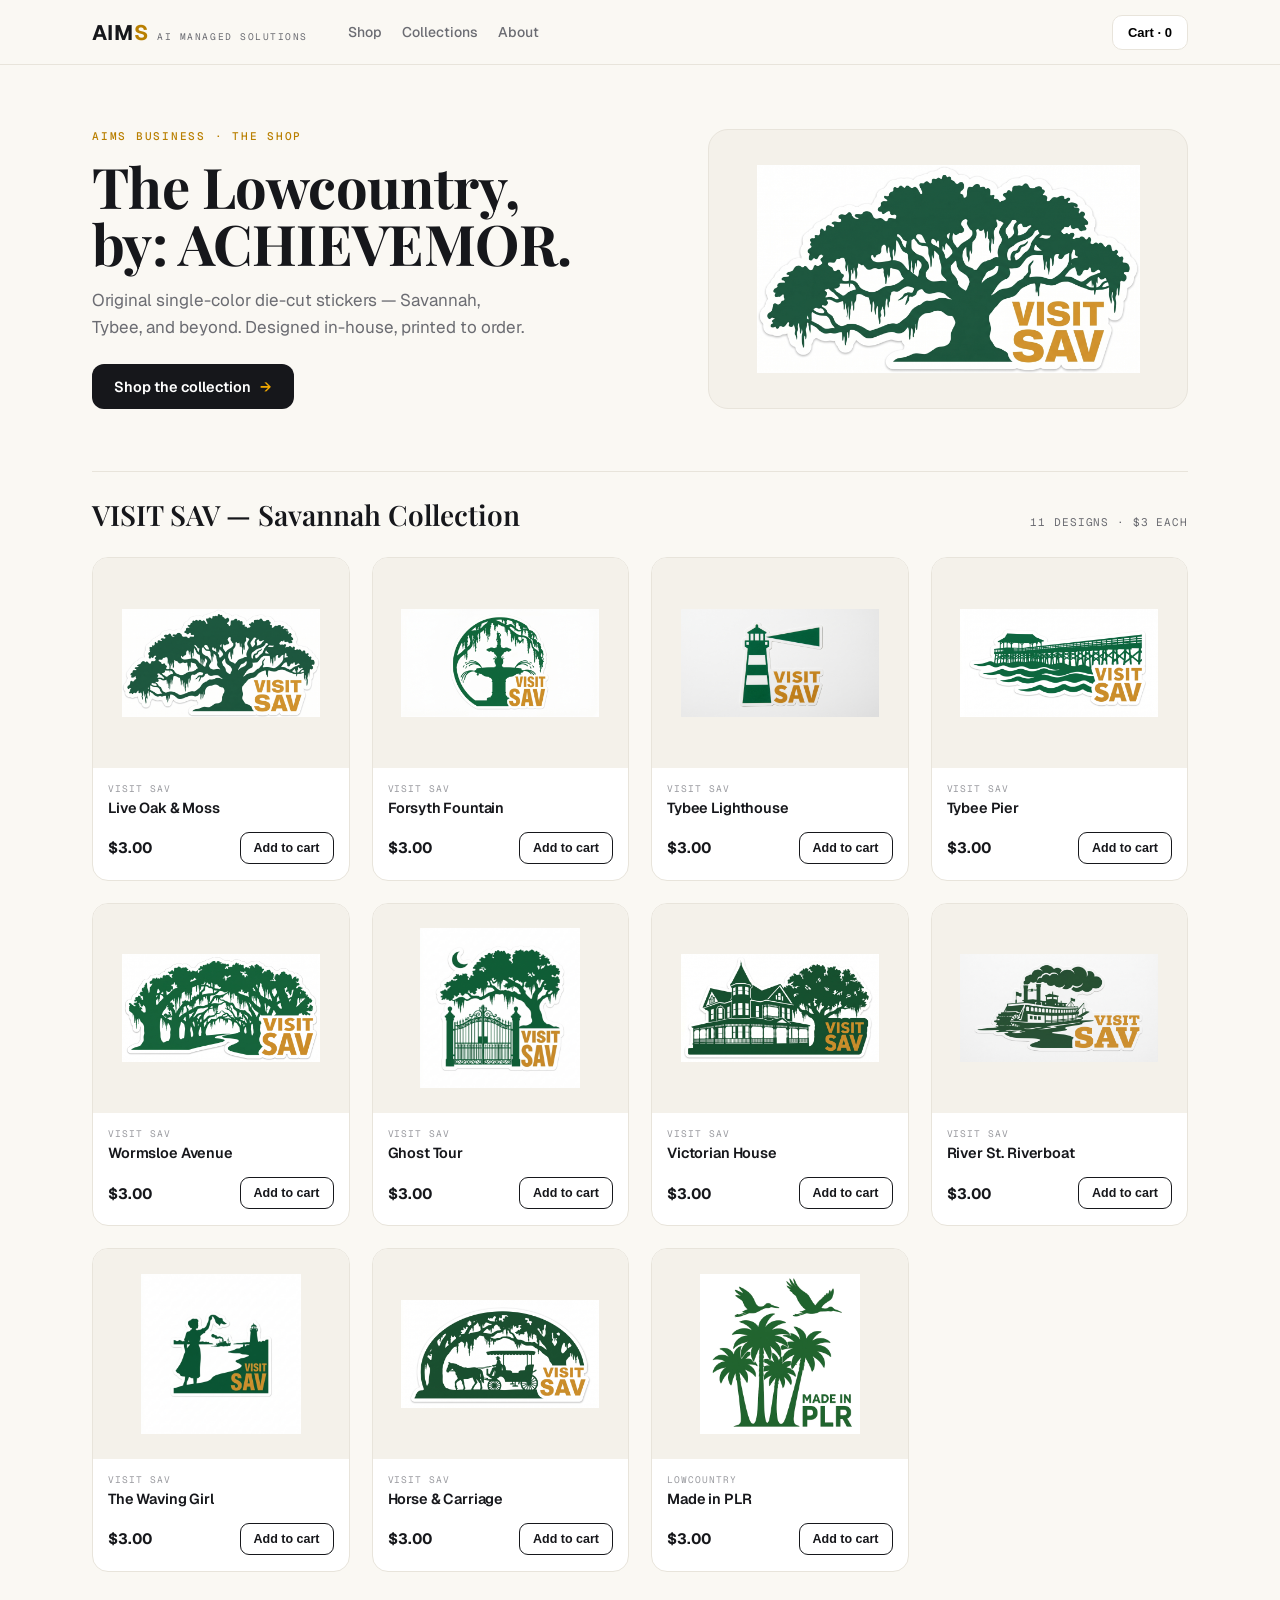
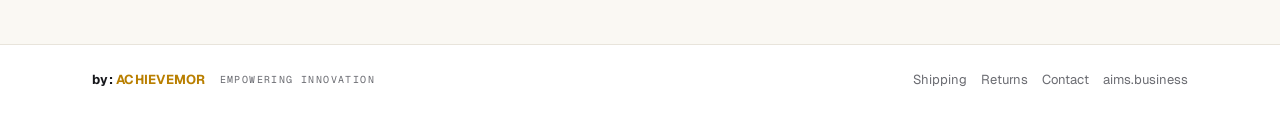
==== index.html @ 53fc40be "AIMS Business storefront — by: ACHIEVEMOR (VISIT SAV collection) Co-Authored-By: Claude Opus 4.8 (1M" ====
<!doctype html>
<html lang="en">
<head>
<meta charset="utf-8">
<meta name="viewport" content="width=device-width, initial-scale=1">
<title>AIMS Business — Shop</title>
<link href="https://fonts.googleapis.com/css2?family=Geist:wght@400;500;600;700&family=Geist+Mono:wght@500&family=Playfair+Display:wght@600;700&display=swap" rel="stylesheet">
<style>
:root{
  --bg:#faf8f3; --surface:#ffffff; --panel:#f4f1ea; --ink:#16171b; --muted:#6b6c72; --line:#e8e4db;
  --gold:#F2A900; --gold-deep:#b97f00;
  --sans:"Geist",system-ui,-apple-system,sans-serif; --mono:"Geist Mono",ui-monospace,monospace; --serif:"Playfair Display",Georgia,serif;
}
*{box-sizing:border-box;margin:0;padding:0}
body{font-family:var(--sans);color:var(--ink);background:var(--bg);-webkit-font-smoothing:antialiased}
.wrap{max-width:1160px;margin:0 auto;padding:0 clamp(18px,3vw,32px)}
a{color:inherit;text-decoration:none}

/* nav */
.nav{position:sticky;top:0;z-index:10;background:rgba(250,248,243,.9);-webkit-backdrop-filter:blur(10px);backdrop-filter:blur(10px);border-bottom:1px solid var(--line)}
.nav .bar{display:flex;align-items:center;gap:22px;height:64px}
.brand{display:flex;align-items:baseline;gap:9px}
.brand .logo{font-weight:700;font-size:21px;letter-spacing:.04em}
.brand .logo b{color:var(--gold-deep)}
.brand .tag{font-family:var(--mono);font-size:9.5px;letter-spacing:.16em;text-transform:uppercase;color:var(--muted)}
.nav nav{display:flex;gap:20px;margin-left:18px}
.nav nav a{font-size:14px;color:var(--muted);font-weight:500}
.nav nav a:hover{color:var(--ink)}
.nav .sp{flex:1}
.cart{font-size:13px;font-weight:600;border:1px solid var(--line);background:var(--surface);border-radius:10px;padding:9px 15px;cursor:pointer}

/* hero */
.hero{display:grid;grid-template-columns:1.1fr .9fr;gap:30px;align-items:center;padding:clamp(34px,6vw,64px) 0 clamp(28px,4vw,46px)}
.eyebrow{font-family:var(--mono);font-size:11px;letter-spacing:.16em;text-transform:uppercase;color:var(--gold-deep);font-weight:500}
.hero h1{font-family:var(--serif);font-weight:700;font-size:clamp(34px,5.4vw,56px);line-height:1.02;margin:14px 0 0;letter-spacing:-.01em}
.hero p{font-size:clamp(15px,1.7vw,17px);color:var(--muted);margin-top:16px;max-width:440px;line-height:1.55}
.cta{display:inline-flex;align-items:center;gap:9px;margin-top:24px;background:var(--ink);color:#fff;font-weight:600;font-size:14.5px;border-radius:12px;padding:13px 22px}
.cta .arw{color:var(--gold)}
.hart{background:var(--panel);border-radius:20px;border:1px solid var(--line);display:grid;place-items:center;padding:26px;min-height:280px}
.hart img{max-width:90%;max-height:300px;object-fit:contain}

/* shop */
.shop{padding:clamp(10px,2vw,16px) 0 clamp(40px,6vw,72px)}
.sechead{display:flex;align-items:baseline;justify-content:space-between;gap:16px;border-top:1px solid var(--line);padding-top:24px;margin-bottom:24px}
.sechead h2{font-family:var(--serif);font-weight:600;font-size:clamp(22px,3vw,28px)}
.sechead .meta{font-family:var(--mono);font-size:11px;letter-spacing:.08em;text-transform:uppercase;color:var(--muted)}
.grid{display:grid;grid-template-columns:repeat(auto-fill,minmax(min(100%,230px),1fr));gap:clamp(16px,2vw,22px)}
.card{background:var(--surface);border:1px solid var(--line);border-radius:16px;overflow:hidden;transition:box-shadow .18s,transform .18s;display:flex;flex-direction:column}
.card:hover{transform:translateY(-3px);box-shadow:0 18px 36px -22px rgba(20,22,26,.4)}
.thumb{background:var(--panel);aspect-ratio:1/.82;display:grid;place-items:center;padding:20px}
.thumb img{max-width:92%;max-height:160px;object-fit:contain}
.info{padding:14px 15px 16px;display:flex;flex-direction:column;gap:3px;flex:1}
.pname{font-size:14.5px;font-weight:600;letter-spacing:-.01em}
.psub{font-family:var(--mono);font-size:9.5px;letter-spacing:.1em;text-transform:uppercase;color:var(--muted-2,#9a9ba0)}
.prow{display:flex;align-items:center;justify-content:space-between;margin-top:auto;padding-top:12px}
.price{font-weight:700;font-size:15px}
.add{font-size:12.5px;font-weight:600;color:var(--ink);background:#fff;border:1px solid var(--ink);border-radius:9px;padding:8px 13px;cursor:pointer;transition:.15s}
.add:hover{background:var(--ink);color:#fff}

/* footer */
footer{border-top:1px solid var(--line);background:var(--surface)}
footer .ft{display:flex;flex-wrap:wrap;align-items:center;gap:14px;padding:26px 0;font-size:13px;color:var(--muted)}
footer .by{font-weight:700;color:var(--ink);letter-spacing:.02em}
footer .by b{color:var(--gold-deep)}
footer .tag{font-family:var(--mono);font-size:10px;letter-spacing:.14em;text-transform:uppercase}
footer .sp{flex:1}
footer a{color:var(--muted)} footer a:hover{color:var(--ink)}

@media (max-width:720px){ .hero{grid-template-columns:1fr} .hart{order:-1;min-height:220px} .nav nav{display:none} }
</style>
</head>
<body>

  <header class="nav"><div class="wrap"><div class="bar">
    <div class="brand"><span class="logo">AIM<b>S</b></span><span class="tag">AI Managed Solutions</span></div>
    <nav><a>Shop</a><a>Collections</a><a>About</a></nav>
    <div class="sp"></div>
    <button class="cart">Cart · 0</button>
  </div></div></header>

  <main class="wrap">
    <section class="hero">
      <div class="hcopy">
        <div class="eyebrow">AIMS Business · The Shop</div>
        <h1>The Lowcountry,<br>by: ACHIEVEMOR.</h1>
        <p>Original single-color die-cut stickers — Savannah, Tybee, and beyond. Designed in-house, printed to order.</p>
        <a class="cta" href="#shop">Shop the collection <span class="arw">→</span></a>
      </div>
      <div class="hart"><img src="sav2_oak.png" alt="VISIT SAV — Live Oak"></div>
    </section>

    <section class="shop" id="shop">
      <div class="sechead"><h2>VISIT SAV — Savannah Collection</h2><span class="meta">11 designs · $3 each</span></div>
      <div class="grid" id="grid"></div>
    </section>
  </main>

  <footer><div class="wrap"><div class="ft">
    <span class="by">by: <b>ACHIEVEMOR</b></span>
    <span class="tag">Empowering Innovation</span>
    <span class="sp"></span>
    <a>Shipping</a><a>Returns</a><a>Contact</a><a>aims.business</a>
  </div></div></footer>

<script>
const P=[
 ["sav2_oak.png","Live Oak & Moss","VISIT SAV"],
 ["sav2_fountain.png","Forsyth Fountain","VISIT SAV"],
 ["sav2_lighthouse.png","Tybee Lighthouse","VISIT SAV"],
 ["sav2_pier.png","Tybee Pier","VISIT SAV"],
 ["sav2_avenue.png","Wormsloe Avenue","VISIT SAV"],
 ["sav2_ghost.png","Ghost Tour","VISIT SAV"],
 ["sav2_house.png","Victorian House","VISIT SAV"],
 ["sav2_riverboat.png","River St. Riverboat","VISIT SAV"],
 ["sav2_waving.png","The Waving Girl","VISIT SAV"],
 ["sav2_carriage.png","Horse & Carriage","VISIT SAV"],
 ["plr.jpeg","Made in PLR","Lowcountry"],
];
const g=document.getElementById('grid');
P.forEach(([img,name,sub])=>{
 const d=document.createElement('div'); d.className='card';
 d.innerHTML=`<div class="thumb"><img src="${img}" alt="${name}"></div>
  <div class="info"><div class="psub">${sub}</div><div class="pname">${name}</div>
  <div class="prow"><span class="price">$3.00</span><button class="add">Add to cart</button></div></div>`;
 g.appendChild(d);
});
</script>
</body>
</html>
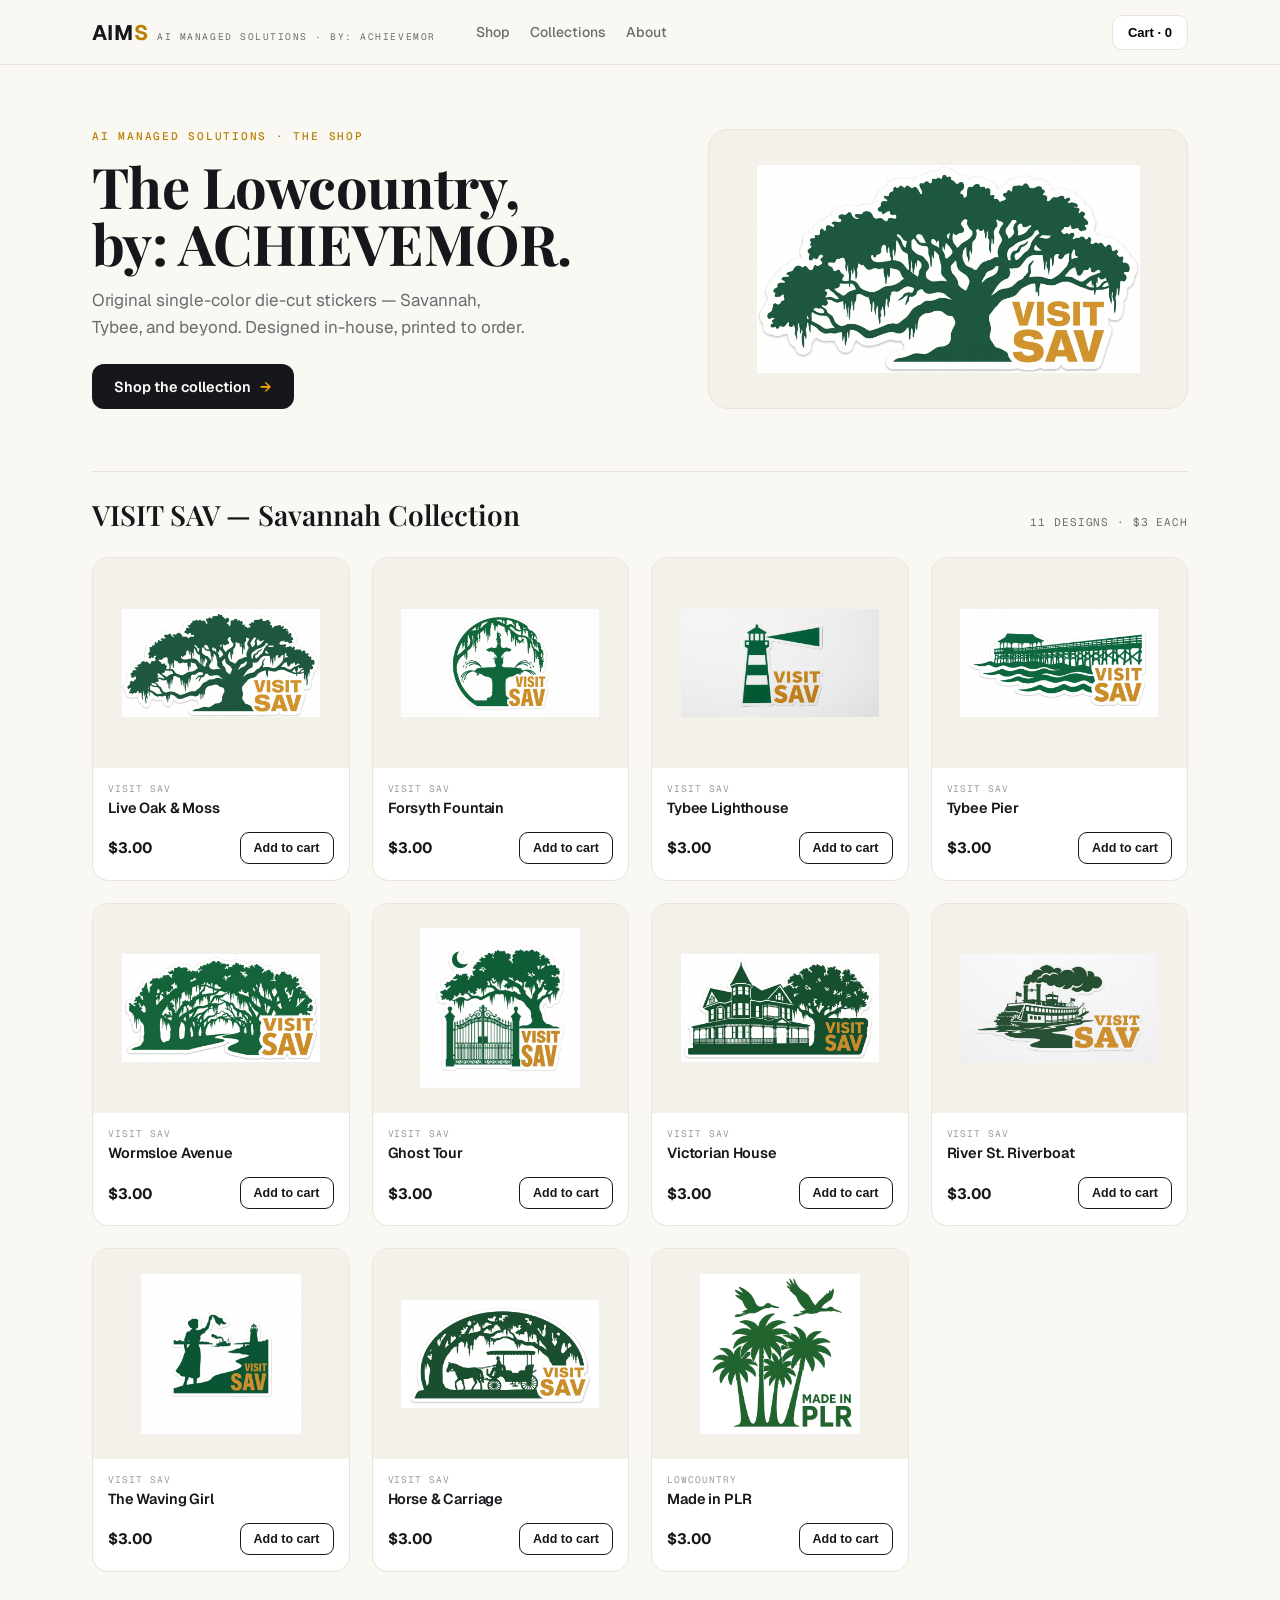
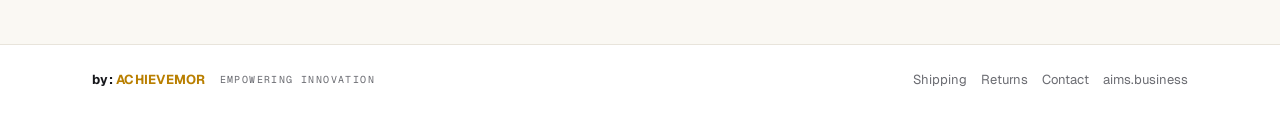
==== commit 5c9fc723: "Rename brand to AI Managed Solutions by: ACHIEVEMOR Co-Authored-By: Claude Opus 4.8 (1M context) <no" ====
--- a/index.html
+++ b/index.html
@@ -3,7 +3,7 @@
 <head>
 <meta charset="utf-8">
 <meta name="viewport" content="width=device-width, initial-scale=1">
-<title>AIMS Business — Shop</title>
+<title>AI Managed Solutions by: ACHIEVEMOR — Shop</title>
 <link href="https://fonts.googleapis.com/css2?family=Geist:wght@400;500;600;700&family=Geist+Mono:wght@500&family=Playfair+Display:wght@600;700&display=swap" rel="stylesheet">
 <style>
 :root{
@@ -72,7 +72,7 @@
 <body>
 
   <header class="nav"><div class="wrap"><div class="bar">
-    <div class="brand"><span class="logo">AIM<b>S</b></span><span class="tag">AI Managed Solutions</span></div>
+    <div class="brand"><span class="logo">AIM<b>S</b></span><span class="tag">AI Managed Solutions · by: ACHIEVEMOR</span></div>
     <nav><a>Shop</a><a>Collections</a><a>About</a></nav>
     <div class="sp"></div>
     <button class="cart">Cart · 0</button>
@@ -81,7 +81,7 @@
   <main class="wrap">
     <section class="hero">
       <div class="hcopy">
-        <div class="eyebrow">AIMS Business · The Shop</div>
+        <div class="eyebrow">AI Managed Solutions · The Shop</div>
         <h1>The Lowcountry,<br>by: ACHIEVEMOR.</h1>
         <p>Original single-color die-cut stickers — Savannah, Tybee, and beyond. Designed in-house, printed to order.</p>
         <a class="cta" href="#shop">Shop the collection <span class="arw">→</span></a>
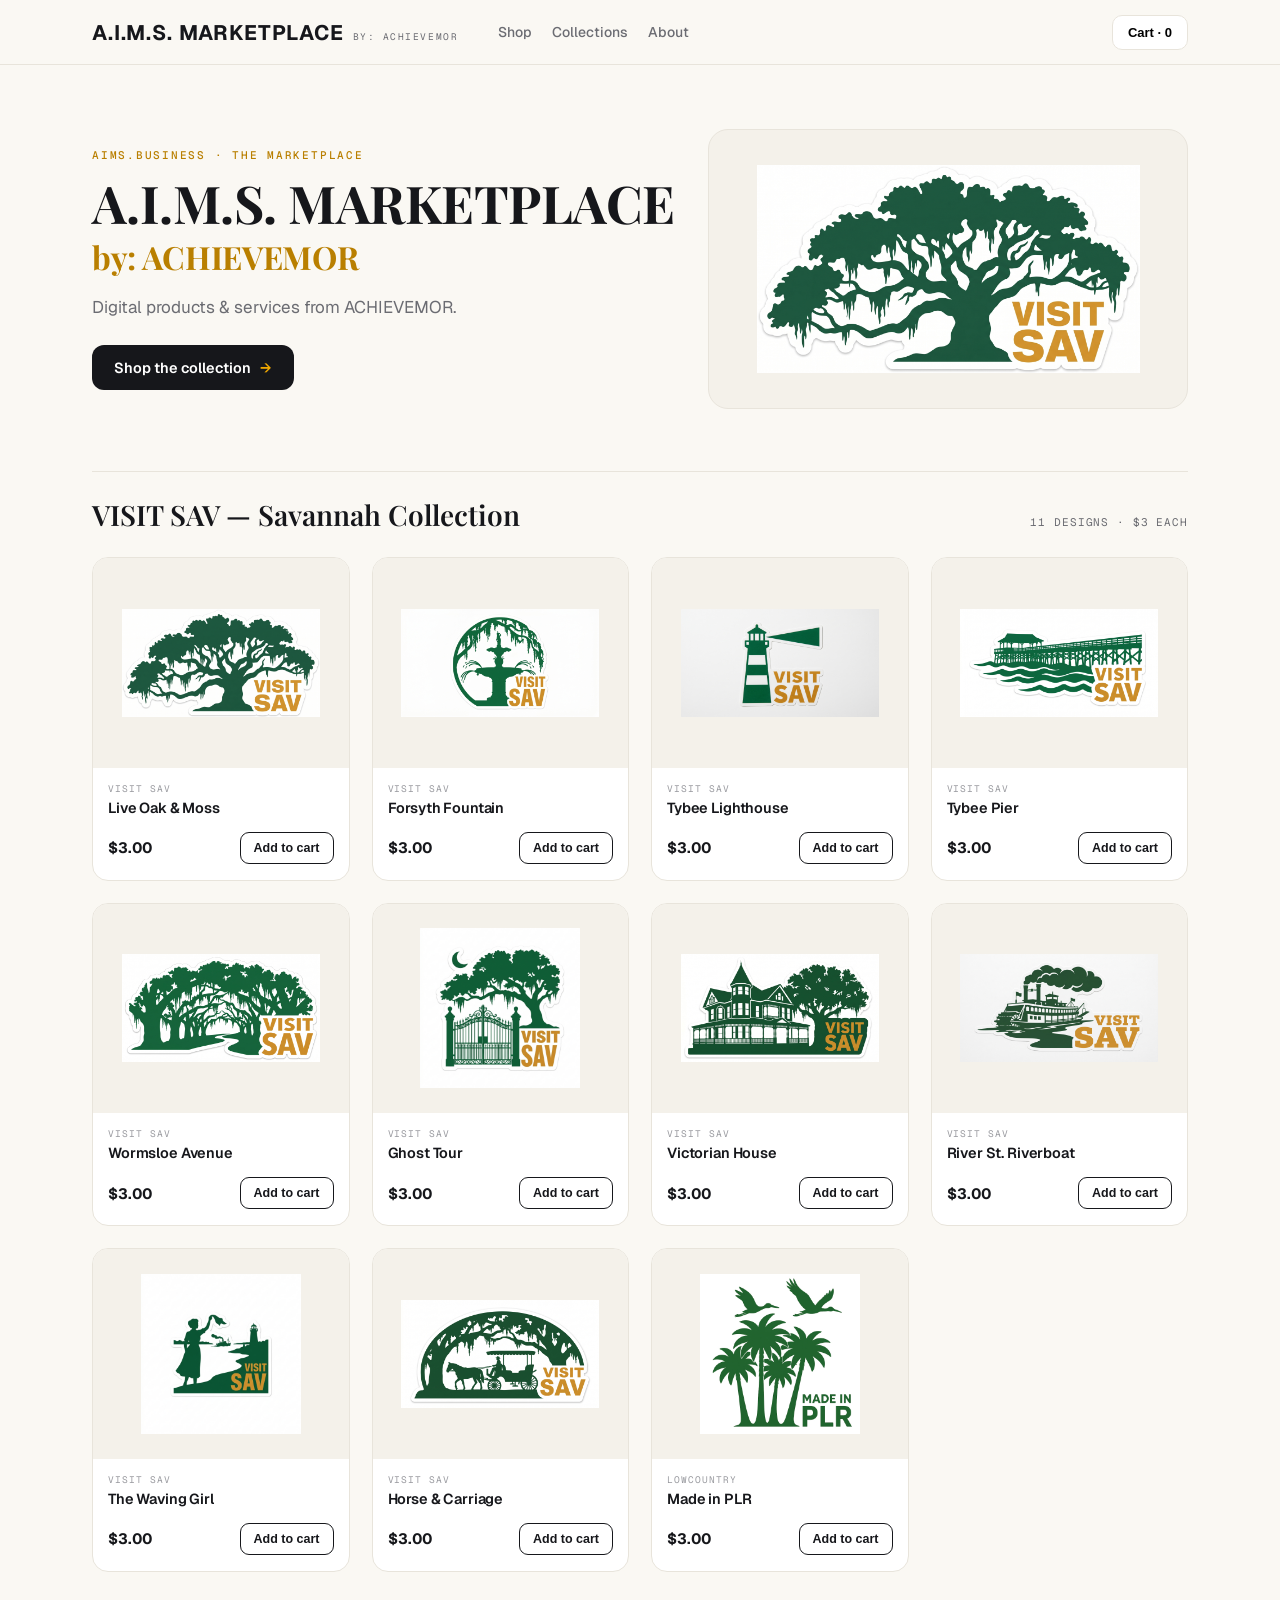
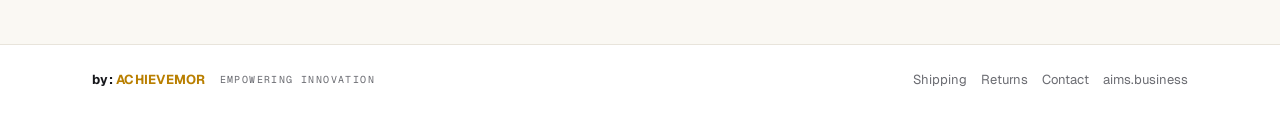
==== commit e6150bbb: "Rename to A.I.M.S. MARKETPLACE; by: ACHIEVEMOR on one line; drop Savannah framing Co-Authored-By: Cl" ====
--- a/index.html
+++ b/index.html
@@ -3,7 +3,25 @@
 <head>
 <meta charset="utf-8">
 <meta name="viewport" content="width=device-width, initial-scale=1">
-<title>AI Managed Solutions by: ACHIEVEMOR — Shop</title>
+<title>A.I.M.S. MARKETPLACE by: ACHIEVEMOR</title>
+<meta name="description" content="A.I.M.S. MARKETPLACE by: ACHIEVEMOR — digital products and services. Featuring the VISIT SAV sticker collection.">
+<link rel="canonical" href="https://aims.business/">
+<meta name="theme-color" content="#16171b">
+<link rel="icon" type="image/svg+xml" href="/favicon.svg">
+<link rel="apple-touch-icon" href="/apple-touch-icon.png">
+<meta property="og:type" content="website">
+<meta property="og:site_name" content="A.I.M.S. MARKETPLACE">
+<meta property="og:title" content="A.I.M.S. MARKETPLACE by: ACHIEVEMOR">
+<meta property="og:description" content="Digital products and services by ACHIEVEMOR. Featuring the VISIT SAV sticker collection.">
+<meta property="og:url" content="https://aims.business/">
+<meta property="og:image" content="https://aims.business/og.png">
+<meta property="og:image:width" content="1200">
+<meta property="og:image:height" content="630">
+<meta name="twitter:card" content="summary_large_image">
+<meta name="twitter:title" content="A.I.M.S. MARKETPLACE by: ACHIEVEMOR">
+<meta name="twitter:description" content="Digital products and services by ACHIEVEMOR.">
+<meta name="twitter:image" content="https://aims.business/og.png">
+<script type="application/ld+json">{"@context":"https://schema.org","@type":"Store","name":"A.I.M.S. MARKETPLACE by: ACHIEVEMOR","url":"https://aims.business/","image":"https://aims.business/og.png","description":"Digital products and services by ACHIEVEMOR. Featuring the VISIT SAV sticker collection.","brand":{"@type":"Brand","name":"ACHIEVEMOR"}}</script>
 <link href="https://fonts.googleapis.com/css2?family=Geist:wght@400;500;600;700&family=Geist+Mono:wght@500&family=Playfair+Display:wght@600;700&display=swap" rel="stylesheet">
 <style>
 :root{
@@ -32,7 +50,8 @@
 /* hero */
 .hero{display:grid;grid-template-columns:1.1fr .9fr;gap:30px;align-items:center;padding:clamp(34px,6vw,64px) 0 clamp(28px,4vw,46px)}
 .eyebrow{font-family:var(--mono);font-size:11px;letter-spacing:.16em;text-transform:uppercase;color:var(--gold-deep);font-weight:500}
-.hero h1{font-family:var(--serif);font-weight:700;font-size:clamp(34px,5.4vw,56px);line-height:1.02;margin:14px 0 0;letter-spacing:-.01em}
+.hero h1{font-family:var(--serif);font-weight:700;font-size:clamp(32px,5vw,52px);line-height:1.02;margin:14px 0 0;letter-spacing:-.01em}
+.byline{font-family:var(--serif);font-weight:700;font-size:clamp(20px,2.8vw,32px);color:var(--gold-deep);margin-top:6px;white-space:nowrap;letter-spacing:-.01em}
 .hero p{font-size:clamp(15px,1.7vw,17px);color:var(--muted);margin-top:16px;max-width:440px;line-height:1.55}
 .cta{display:inline-flex;align-items:center;gap:9px;margin-top:24px;background:var(--ink);color:#fff;font-weight:600;font-size:14.5px;border-radius:12px;padding:13px 22px}
 .cta .arw{color:var(--gold)}
@@ -72,7 +91,7 @@
 <body>
 
   <header class="nav"><div class="wrap"><div class="bar">
-    <div class="brand"><span class="logo">AIM<b>S</b></span><span class="tag">AI Managed Solutions · by: ACHIEVEMOR</span></div>
+    <div class="brand"><span class="logo">A.I.M.S. MARKETPLACE</span><span class="tag">by: ACHIEVEMOR</span></div>
     <nav><a>Shop</a><a>Collections</a><a>About</a></nav>
     <div class="sp"></div>
     <button class="cart">Cart · 0</button>
@@ -81,9 +100,10 @@
   <main class="wrap">
     <section class="hero">
       <div class="hcopy">
-        <div class="eyebrow">AI Managed Solutions · The Shop</div>
-        <h1>The Lowcountry,<br>by: ACHIEVEMOR.</h1>
-        <p>Original single-color die-cut stickers — Savannah, Tybee, and beyond. Designed in-house, printed to order.</p>
+        <div class="eyebrow">aims.business · the marketplace</div>
+        <h1>A.I.M.S. MARKETPLACE</h1>
+        <div class="byline">by: ACHIEVEMOR</div>
+        <p>Digital products &amp; services from ACHIEVEMOR.</p>
         <a class="cta" href="#shop">Shop the collection <span class="arw">→</span></a>
       </div>
       <div class="hart"><img src="sav2_oak.png" alt="VISIT SAV — Live Oak"></div>
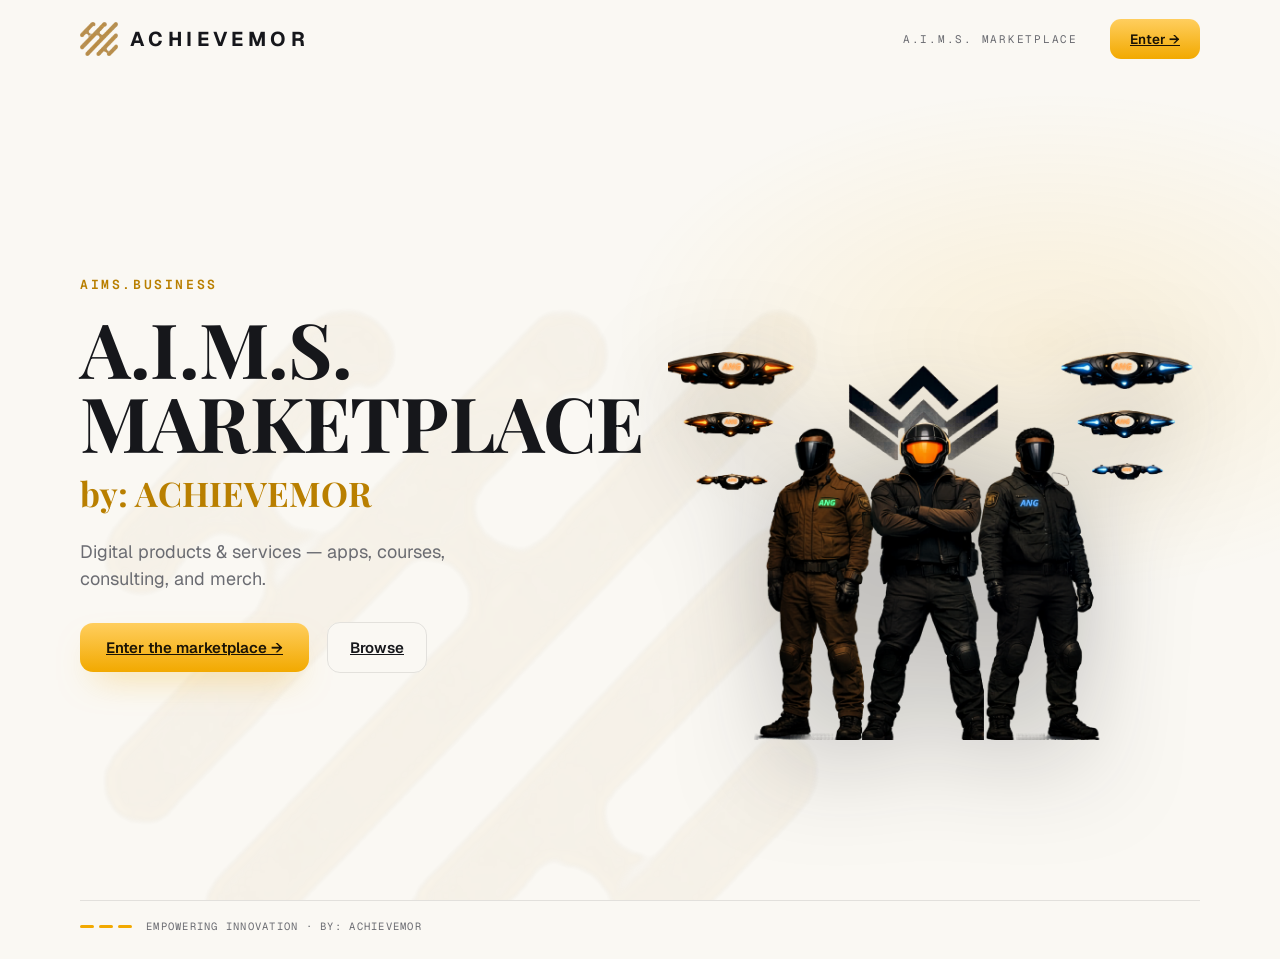
==== commit 344a3b45: "Deploy ACHIEVEMOR landing as front door; shop -> /shop.html; real gold logo asset Co-Authored-By: Cl" ====
--- a/index.html
+++ b/index.html
@@ -1,10 +1,7 @@
 <!doctype html>
-<html lang="en">
-<head>
-<meta charset="utf-8">
-<meta name="viewport" content="width=device-width, initial-scale=1">
-<title>A.I.M.S. MARKETPLACE by: ACHIEVEMOR</title>
-<meta name="description" content="A.I.M.S. MARKETPLACE by: ACHIEVEMOR — digital products and services. Featuring the VISIT SAV sticker collection.">
+<html lang="en"><head><meta charset="utf-8"><meta name="viewport" content="width=device-width,initial-scale=1">
+<title>A.I.M.S. MARKETPLACE — by: ACHIEVEMOR</title>
+<meta name="description" content="A.I.M.S. MARKETPLACE by: ACHIEVEMOR — digital products and services. Apps, courses, consulting, and merch.">
 <link rel="canonical" href="https://aims.business/">
 <meta name="theme-color" content="#16171b">
 <link rel="icon" type="image/svg+xml" href="/favicon.svg">
@@ -12,138 +9,75 @@
 <meta property="og:type" content="website">
 <meta property="og:site_name" content="A.I.M.S. MARKETPLACE">
 <meta property="og:title" content="A.I.M.S. MARKETPLACE by: ACHIEVEMOR">
-<meta property="og:description" content="Digital products and services by ACHIEVEMOR. Featuring the VISIT SAV sticker collection.">
+<meta property="og:description" content="Digital products and services by ACHIEVEMOR.">
 <meta property="og:url" content="https://aims.business/">
 <meta property="og:image" content="https://aims.business/og.png">
-<meta property="og:image:width" content="1200">
-<meta property="og:image:height" content="630">
+<meta property="og:image:width" content="1200"><meta property="og:image:height" content="630">
 <meta name="twitter:card" content="summary_large_image">
 <meta name="twitter:title" content="A.I.M.S. MARKETPLACE by: ACHIEVEMOR">
 <meta name="twitter:description" content="Digital products and services by ACHIEVEMOR.">
 <meta name="twitter:image" content="https://aims.business/og.png">
-<script type="application/ld+json">{"@context":"https://schema.org","@type":"Store","name":"A.I.M.S. MARKETPLACE by: ACHIEVEMOR","url":"https://aims.business/","image":"https://aims.business/og.png","description":"Digital products and services by ACHIEVEMOR. Featuring the VISIT SAV sticker collection.","brand":{"@type":"Brand","name":"ACHIEVEMOR"}}</script>
-<link href="https://fonts.googleapis.com/css2?family=Geist:wght@400;500;600;700&family=Geist+Mono:wght@500&family=Playfair+Display:wght@600;700&display=swap" rel="stylesheet">
+<script type="application/ld+json">{"@context":"https://schema.org","@type":"Store","name":"A.I.M.S. MARKETPLACE by: ACHIEVEMOR","url":"https://aims.business/","image":"https://aims.business/og.png","description":"Digital products and services by ACHIEVEMOR.","brand":{"@type":"Brand","name":"ACHIEVEMOR"}}</script>
+<link href="https://fonts.googleapis.com/css2?family=Geist:wght@400;500;600;700&family=Geist+Mono:wght@500;600&family=Playfair+Display:wght@700&display=swap" rel="stylesheet">
 <style>
-:root{
-  --bg:#faf8f3; --surface:#ffffff; --panel:#f4f1ea; --ink:#16171b; --muted:#6b6c72; --line:#e8e4db;
-  --gold:#F2A900; --gold-deep:#b97f00;
-  --sans:"Geist",system-ui,-apple-system,sans-serif; --mono:"Geist Mono",ui-monospace,monospace; --serif:"Playfair Display",Georgia,serif;
-}
+:root{--bg:#faf8f3;--bg2:#f1ede4;--panel:#f4f1ea;--ink:#16171b;--muted:#6b6c72;--gold:#F2A900;--gold-2:#ffce5e;--gold-deep:#b97f00;--line:rgba(20,22,26,.10);
+ --sans:"Geist",system-ui,sans-serif;--mono:"Geist Mono",ui-monospace,monospace;--serif:"Playfair Display",Georgia,serif}
 *{box-sizing:border-box;margin:0;padding:0}
-body{font-family:var(--sans);color:var(--ink);background:var(--bg);-webkit-font-smoothing:antialiased}
-.wrap{max-width:1160px;margin:0 auto;padding:0 clamp(18px,3vw,32px)}
-a{color:inherit;text-decoration:none}
+body{font-family:var(--sans);color:var(--ink);background:var(--bg);-webkit-font-smoothing:antialiased;min-height:100dvh;position:relative;overflow-x:hidden}
+/* brand overlay: the official gold ACHIEVEMOR mark, baked in faintly behind everything */
+body::before{content:"";position:fixed;inset:0;z-index:0;pointer-events:none;opacity:.06;
+  background:url(achv_logo.png) no-repeat; background-position:18% 120%; background-size:min(62vw,720px)}
+body::after{content:"";position:fixed;inset:0;z-index:0;pointer-events:none;
+  background:radial-gradient(55% 45% at 82% 38%, rgba(242,169,0,.10), transparent 62%)}
+.wrap{position:relative;z-index:1;max-width:1200px;margin:0 auto;padding:0 clamp(20px,3.5vw,40px)}
 
 /* nav */
-.nav{position:sticky;top:0;z-index:10;background:rgba(250,248,243,.9);-webkit-backdrop-filter:blur(10px);backdrop-filter:blur(10px);border-bottom:1px solid var(--line)}
-.nav .bar{display:flex;align-items:center;gap:22px;height:64px}
-.brand{display:flex;align-items:baseline;gap:9px}
-.brand .logo{font-weight:700;font-size:21px;letter-spacing:.04em}
-.brand .logo b{color:var(--gold-deep)}
-.brand .tag{font-family:var(--mono);font-size:9.5px;letter-spacing:.16em;text-transform:uppercase;color:var(--muted)}
-.nav nav{display:flex;gap:20px;margin-left:18px}
-.nav nav a{font-size:14px;color:var(--muted);font-weight:500}
-.nav nav a:hover{color:var(--ink)}
+.nav{display:flex;align-items:center;gap:14px;height:78px}
+.logo{display:flex;align-items:center;gap:12px}
+.logo img{height:34px;width:auto}
+.logo .wm{font-weight:700;font-size:20px;letter-spacing:.22em;color:var(--ink)}
 .nav .sp{flex:1}
-.cart{font-size:13px;font-weight:600;border:1px solid var(--line);background:var(--surface);border-radius:10px;padding:9px 15px;cursor:pointer}
+.nav .mk{font-family:var(--mono);font-size:11px;letter-spacing:.16em;text-transform:uppercase;color:var(--muted)}
+.enter{margin-left:18px;font-size:13.5px;font-weight:600;color:#1a1305;background:linear-gradient(180deg,var(--gold-2),var(--gold));border:none;border-radius:11px;padding:11px 20px;cursor:pointer}
 
 /* hero */
-.hero{display:grid;grid-template-columns:1.1fr .9fr;gap:30px;align-items:center;padding:clamp(34px,6vw,64px) 0 clamp(28px,4vw,46px)}
-.eyebrow{font-family:var(--mono);font-size:11px;letter-spacing:.16em;text-transform:uppercase;color:var(--gold-deep);font-weight:500}
-.hero h1{font-family:var(--serif);font-weight:700;font-size:clamp(32px,5vw,52px);line-height:1.02;margin:14px 0 0;letter-spacing:-.01em}
-.byline{font-family:var(--serif);font-weight:700;font-size:clamp(20px,2.8vw,32px);color:var(--gold-deep);margin-top:6px;white-space:nowrap;letter-spacing:-.01em}
-.hero p{font-size:clamp(15px,1.7vw,17px);color:var(--muted);margin-top:16px;max-width:440px;line-height:1.55}
-.cta{display:inline-flex;align-items:center;gap:9px;margin-top:24px;background:var(--ink);color:#fff;font-weight:600;font-size:14.5px;border-radius:12px;padding:13px 22px}
-.cta .arw{color:var(--gold)}
-.hart{background:var(--panel);border-radius:20px;border:1px solid var(--line);display:grid;place-items:center;padding:26px;min-height:280px}
-.hart img{max-width:90%;max-height:300px;object-fit:contain}
+.hero{display:grid;grid-template-columns:1fr 1.05fr;gap:24px;align-items:center;min-height:calc(100dvh - 78px);padding-bottom:30px}
+.eyebrow{font-family:var(--mono);font-size:13px;letter-spacing:.2em;text-transform:uppercase;color:var(--gold-deep);font-weight:600}
+h1{font-family:var(--serif);font-weight:700;font-size:clamp(40px,6.4vw,76px);line-height:.98;margin:18px 0 0;letter-spacing:-.01em}
+.byline{font-family:var(--serif);font-weight:700;font-size:clamp(22px,3vw,34px);color:var(--gold-deep);margin-top:10px;white-space:nowrap}
+.sub{font-size:clamp(15px,1.7vw,18px);color:var(--muted);margin-top:22px;max-width:430px;line-height:1.55}
+.cta{display:inline-flex;align-items:center;gap:10px;margin-top:30px;font-weight:600;font-size:15px;color:#1a1305;background:linear-gradient(180deg,var(--gold-2),var(--gold));border-radius:13px;padding:15px 26px;box-shadow:0 16px 36px -16px rgba(242,169,0,.55)}
+.cta2{margin-left:14px;color:var(--ink);border:1px solid var(--line);background:var(--bg);border-radius:13px;padding:15px 22px;font-weight:600;font-size:15px}
+.squad{position:relative;display:grid;place-items:center}
+.squad img{width:100%;max-width:560px;filter:drop-shadow(0 26px 48px rgba(20,22,26,.28))}
+.foot{display:flex;align-items:center;gap:14px;padding:18px 0 26px;border-top:1px solid var(--line);font-family:var(--mono);font-size:10.5px;letter-spacing:.12em;text-transform:uppercase;color:var(--muted)}
+.foot .gp{display:inline-flex;gap:5px}.foot .gp i{width:14px;height:3px;border-radius:2px;background:var(--gold)}
 
-/* shop */
-.shop{padding:clamp(10px,2vw,16px) 0 clamp(40px,6vw,72px)}
-.sechead{display:flex;align-items:baseline;justify-content:space-between;gap:16px;border-top:1px solid var(--line);padding-top:24px;margin-bottom:24px}
-.sechead h2{font-family:var(--serif);font-weight:600;font-size:clamp(22px,3vw,28px)}
-.sechead .meta{font-family:var(--mono);font-size:11px;letter-spacing:.08em;text-transform:uppercase;color:var(--muted)}
-.grid{display:grid;grid-template-columns:repeat(auto-fill,minmax(min(100%,230px),1fr));gap:clamp(16px,2vw,22px)}
-.card{background:var(--surface);border:1px solid var(--line);border-radius:16px;overflow:hidden;transition:box-shadow .18s,transform .18s;display:flex;flex-direction:column}
-.card:hover{transform:translateY(-3px);box-shadow:0 18px 36px -22px rgba(20,22,26,.4)}
-.thumb{background:var(--panel);aspect-ratio:1/.82;display:grid;place-items:center;padding:20px}
-.thumb img{max-width:92%;max-height:160px;object-fit:contain}
-.info{padding:14px 15px 16px;display:flex;flex-direction:column;gap:3px;flex:1}
-.pname{font-size:14.5px;font-weight:600;letter-spacing:-.01em}
-.psub{font-family:var(--mono);font-size:9.5px;letter-spacing:.1em;text-transform:uppercase;color:var(--muted-2,#9a9ba0)}
-.prow{display:flex;align-items:center;justify-content:space-between;margin-top:auto;padding-top:12px}
-.price{font-weight:700;font-size:15px}
-.add{font-size:12.5px;font-weight:600;color:var(--ink);background:#fff;border:1px solid var(--ink);border-radius:9px;padding:8px 13px;cursor:pointer;transition:.15s}
-.add:hover{background:var(--ink);color:#fff}
+@media (max-width:780px){ .hero{grid-template-columns:1fr;text-align:center;min-height:0;padding:20px 0 40px} .squad{order:-1} .nav .mk{display:none} }
+</style></head>
+<body>
+  <div class="wrap">
+    <nav class="nav">
+      <div class="logo"><img src="achv_logo.png" alt=""><span class="wm">ACHIEVEMOR</span></div>
+      <div class="sp"></div>
+      <span class="mk">A.I.M.S. Marketplace</span>
+      <a class="enter" href="shop.html">Enter →</a>
+    </nav>
 
-/* footer */
-footer{border-top:1px solid var(--line);background:var(--surface)}
-footer .ft{display:flex;flex-wrap:wrap;align-items:center;gap:14px;padding:26px 0;font-size:13px;color:var(--muted)}
-footer .by{font-weight:700;color:var(--ink);letter-spacing:.02em}
-footer .by b{color:var(--gold-deep)}
-footer .tag{font-family:var(--mono);font-size:10px;letter-spacing:.14em;text-transform:uppercase}
-footer .sp{flex:1}
-footer a{color:var(--muted)} footer a:hover{color:var(--ink)}
-
-@media (max-width:720px){ .hero{grid-template-columns:1fr} .hart{order:-1;min-height:220px} .nav nav{display:none} }
-</style>
-</head>
-<body>
-
-  <header class="nav"><div class="wrap"><div class="bar">
-    <div class="brand"><span class="logo">A.I.M.S. MARKETPLACE</span><span class="tag">by: ACHIEVEMOR</span></div>
-    <nav><a>Shop</a><a>Collections</a><a>About</a></nav>
-    <div class="sp"></div>
-    <button class="cart">Cart · 0</button>
-  </div></div></header>
-
-  <main class="wrap">
     <section class="hero">
-      <div class="hcopy">
-        <div class="eyebrow">aims.business · the marketplace</div>
-        <h1>A.I.M.S. MARKETPLACE</h1>
+      <div class="copy">
+        <div class="eyebrow">aims.business</div>
+        <h1>A.I.M.S.<br>MARKETPLACE</h1>
         <div class="byline">by: ACHIEVEMOR</div>
-        <p>Digital products &amp; services from ACHIEVEMOR.</p>
-        <a class="cta" href="#shop">Shop the collection <span class="arw">→</span></a>
+        <div class="sub">Digital products &amp; services — apps, courses, consulting, and merch.</div>
+        <div>
+          <a class="cta" href="shop.html">Enter the marketplace →</a>
+          <a class="cta2" href="shop.html">Browse</a>
+        </div>
       </div>
-      <div class="hart"><img src="sav2_oak.png" alt="VISIT SAV — Live Oak"></div>
+      <div class="squad"><img src="squad.png" alt="ACHIEVEMOR squad"></div>
     </section>
 
-    <section class="shop" id="shop">
-      <div class="sechead"><h2>VISIT SAV — Savannah Collection</h2><span class="meta">11 designs · $3 each</span></div>
-      <div class="grid" id="grid"></div>
-    </section>
-  </main>
-
-  <footer><div class="wrap"><div class="ft">
-    <span class="by">by: <b>ACHIEVEMOR</b></span>
-    <span class="tag">Empowering Innovation</span>
-    <span class="sp"></span>
-    <a>Shipping</a><a>Returns</a><a>Contact</a><a>aims.business</a>
-  </div></div></footer>
-
-<script>
-const P=[
- ["sav2_oak.png","Live Oak & Moss","VISIT SAV"],
- ["sav2_fountain.png","Forsyth Fountain","VISIT SAV"],
- ["sav2_lighthouse.png","Tybee Lighthouse","VISIT SAV"],
- ["sav2_pier.png","Tybee Pier","VISIT SAV"],
- ["sav2_avenue.png","Wormsloe Avenue","VISIT SAV"],
- ["sav2_ghost.png","Ghost Tour","VISIT SAV"],
- ["sav2_house.png","Victorian House","VISIT SAV"],
- ["sav2_riverboat.png","River St. Riverboat","VISIT SAV"],
- ["sav2_waving.png","The Waving Girl","VISIT SAV"],
- ["sav2_carriage.png","Horse & Carriage","VISIT SAV"],
- ["plr.jpeg","Made in PLR","Lowcountry"],
-];
-const g=document.getElementById('grid');
-P.forEach(([img,name,sub])=>{
- const d=document.createElement('div'); d.className='card';
- d.innerHTML=`<div class="thumb"><img src="${img}" alt="${name}"></div>
-  <div class="info"><div class="psub">${sub}</div><div class="pname">${name}</div>
-  <div class="prow"><span class="price">$3.00</span><button class="add">Add to cart</button></div></div>`;
- g.appendChild(d);
-});
-</script>
-</body>
-</html>
+    <div class="foot"><span class="gp"><i></i><i></i><i></i></span> Empowering Innovation · by: ACHIEVEMOR</div>
+  </div>
+</body></html>
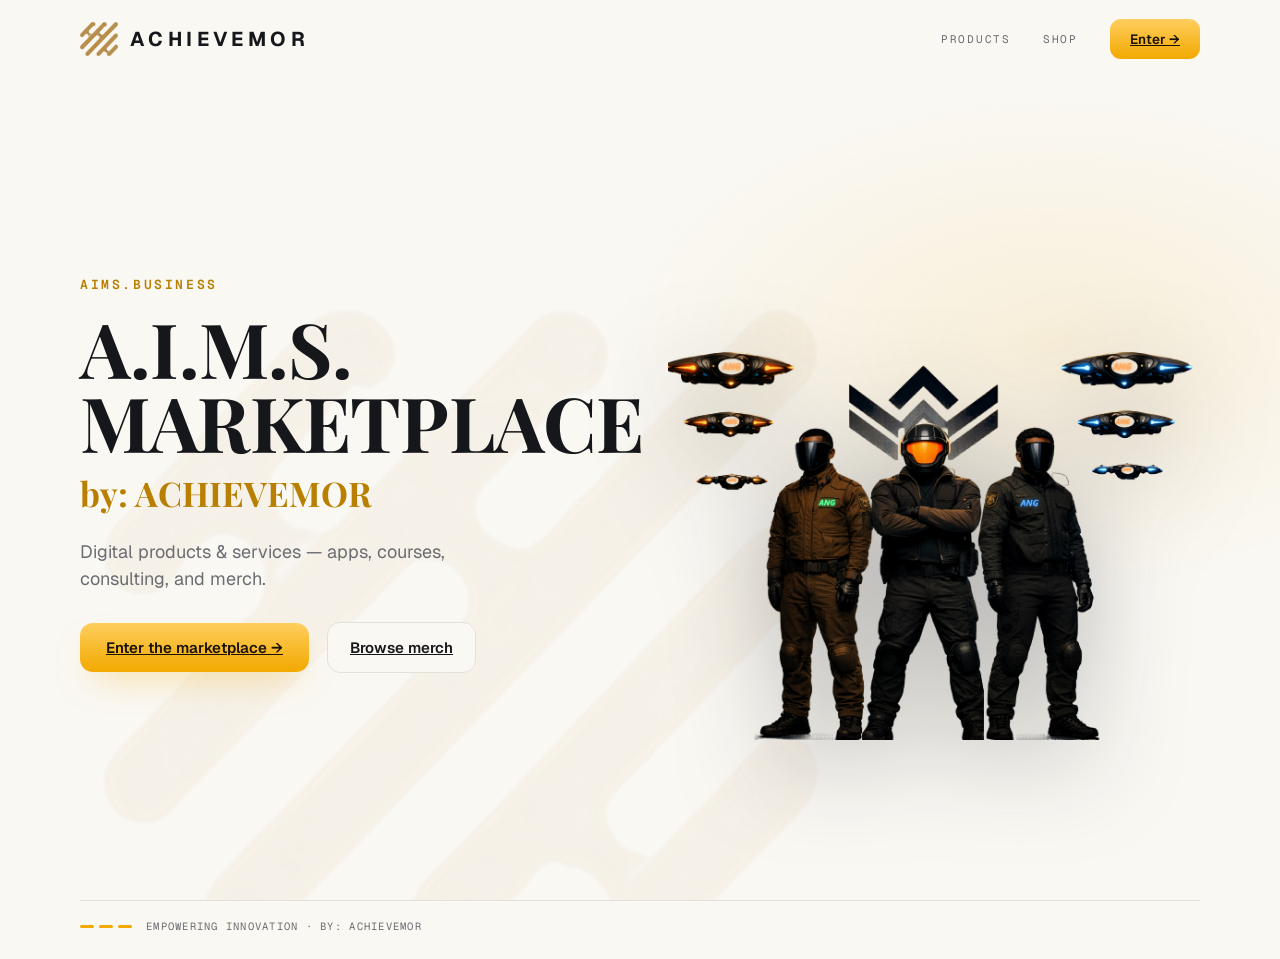
==== commit 129f8ac3: "Add Products hub + SQWAADRUN reference page; wire nav (copy/price/CTA pending owner)" ====
--- a/index.html
+++ b/index.html
@@ -60,8 +60,9 @@
     <nav class="nav">
       <div class="logo"><img src="achv_logo.png" alt=""><span class="wm">ACHIEVEMOR</span></div>
       <div class="sp"></div>
-      <span class="mk">A.I.M.S. Marketplace</span>
-      <a class="enter" href="shop.html">Enter →</a>
+      <a class="mk" href="products.html" style="text-decoration:none">Products</a>
+      <a class="mk" href="shop.html" style="text-decoration:none;margin-left:18px">Shop</a>
+      <a class="enter" href="products.html">Enter →</a>
     </nav>
 
     <section class="hero">
@@ -71,8 +72,8 @@
         <div class="byline">by: ACHIEVEMOR</div>
         <div class="sub">Digital products &amp; services — apps, courses, consulting, and merch.</div>
         <div>
-          <a class="cta" href="shop.html">Enter the marketplace →</a>
-          <a class="cta2" href="shop.html">Browse</a>
+          <a class="cta" href="products.html">Enter the marketplace →</a>
+          <a class="cta2" href="shop.html">Browse merch</a>
         </div>
       </div>
       <div class="squad"><img src="squad.png" alt="ACHIEVEMOR squad"></div>
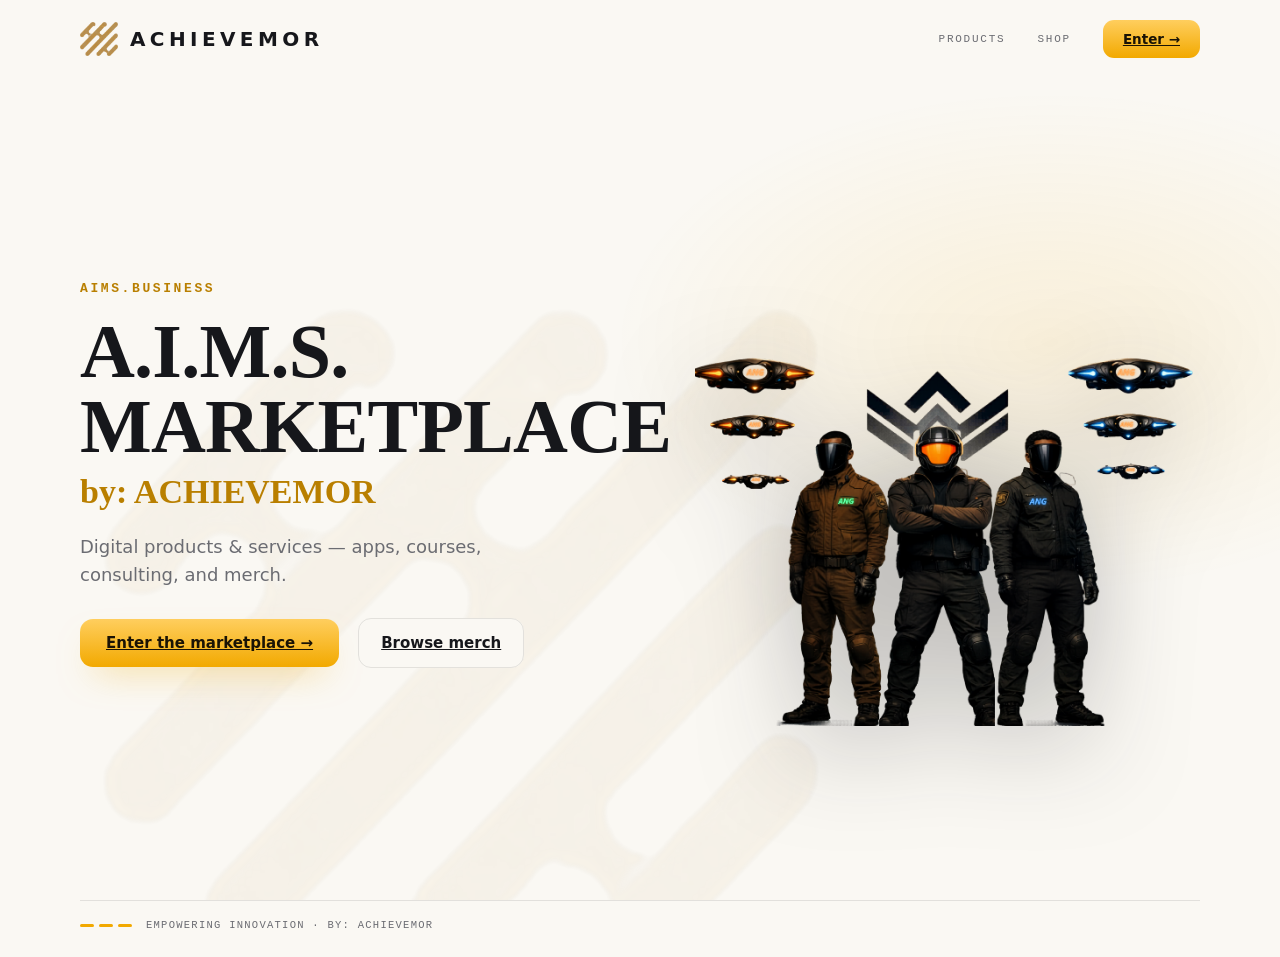
==== commit 84ddc058: "add storefront CSP and mobile containment" ====
--- a/index.html
+++ b/index.html
@@ -1,5 +1,7 @@
 <!doctype html>
 <html lang="en"><head><meta charset="utf-8"><meta name="viewport" content="width=device-width,initial-scale=1">
+<meta http-equiv="Content-Security-Policy" content="default-src 'self'; base-uri 'self'; object-src 'none'; form-action 'self' https://buy.stripe.com https://aims.achievemor.io; script-src 'self' 'unsafe-inline'; style-src 'self' 'unsafe-inline' https://fonts.googleapis.com; img-src 'self' data: https:; font-src 'self' data: https://fonts.gstatic.com; connect-src 'self' https:; frame-src https://js.stripe.com https://hooks.stripe.com; upgrade-insecure-requests">
+<meta name="referrer" content="strict-origin-when-cross-origin">
 <title>A.I.M.S. MARKETPLACE — by: ACHIEVEMOR</title>
 <meta name="description" content="A.I.M.S. MARKETPLACE by: ACHIEVEMOR — digital products and services. Apps, courses, consulting, and merch.">
 <link rel="canonical" href="https://aims.business/">
